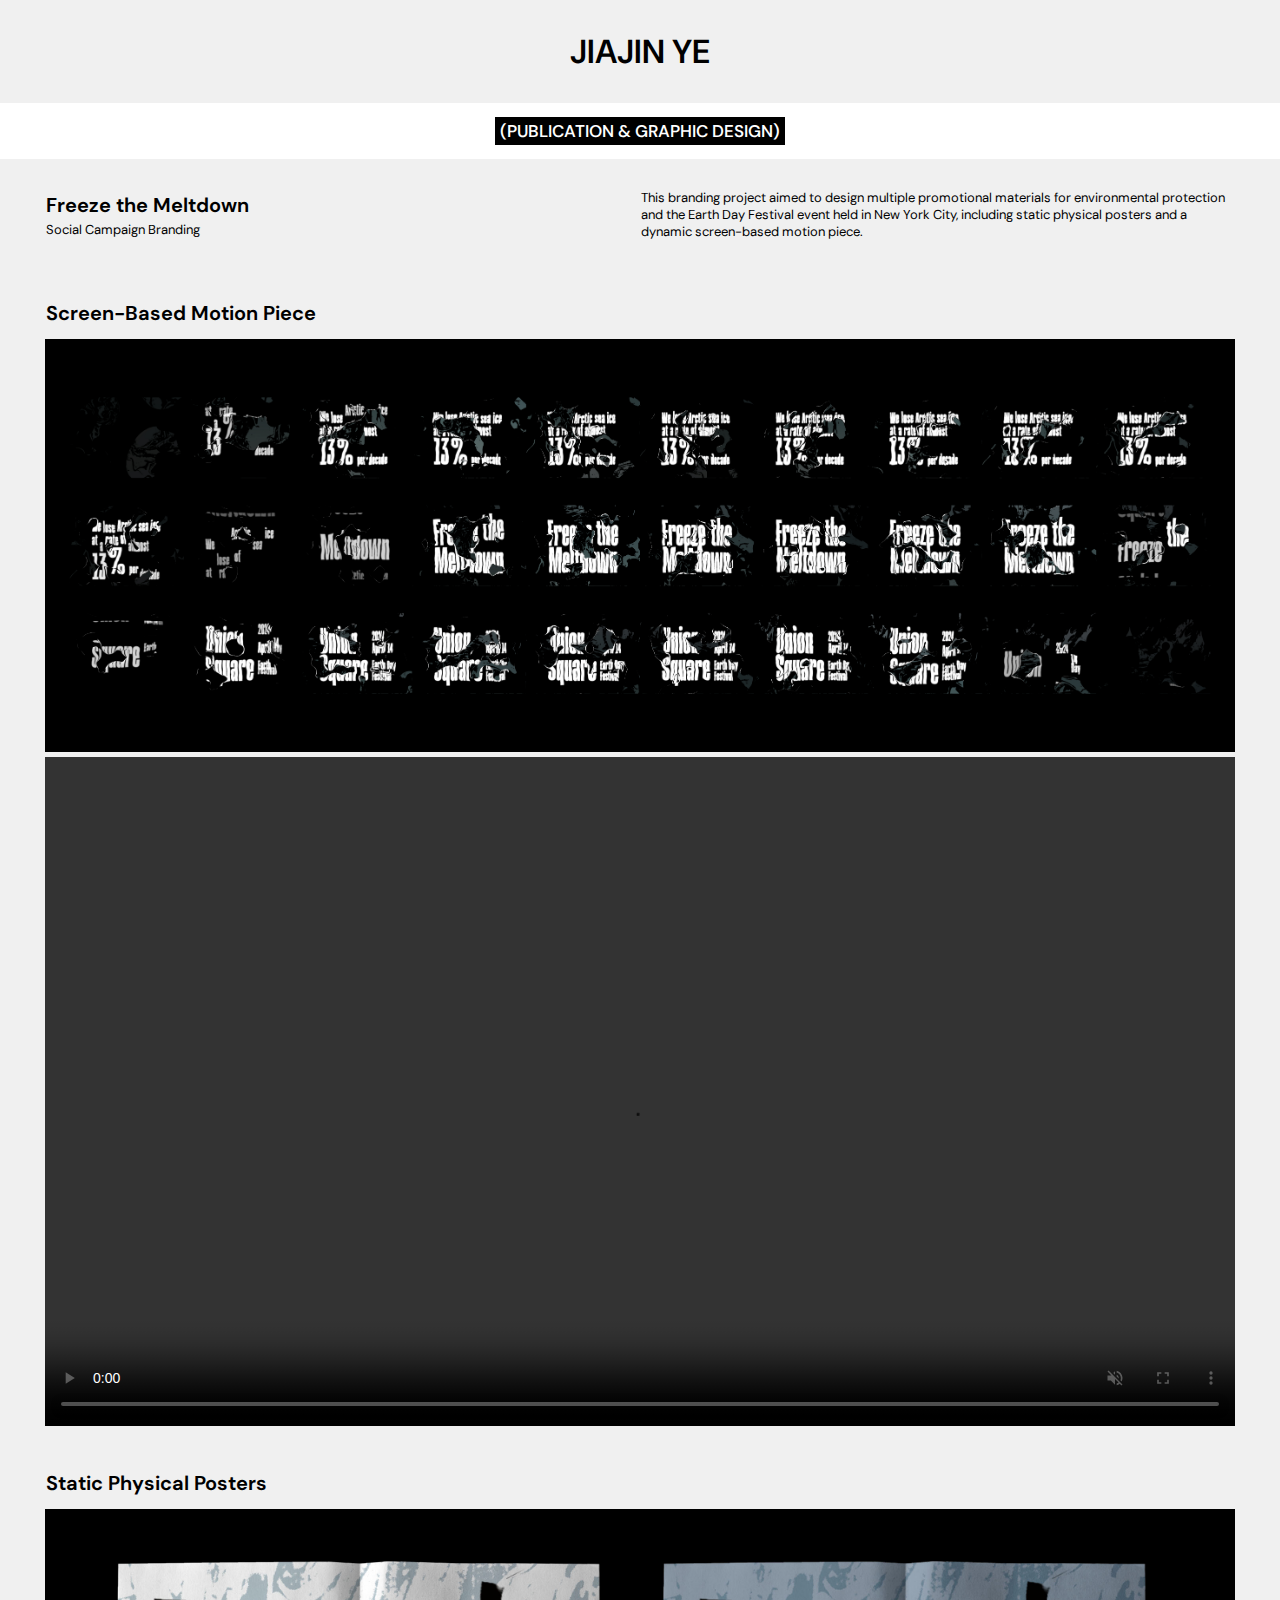
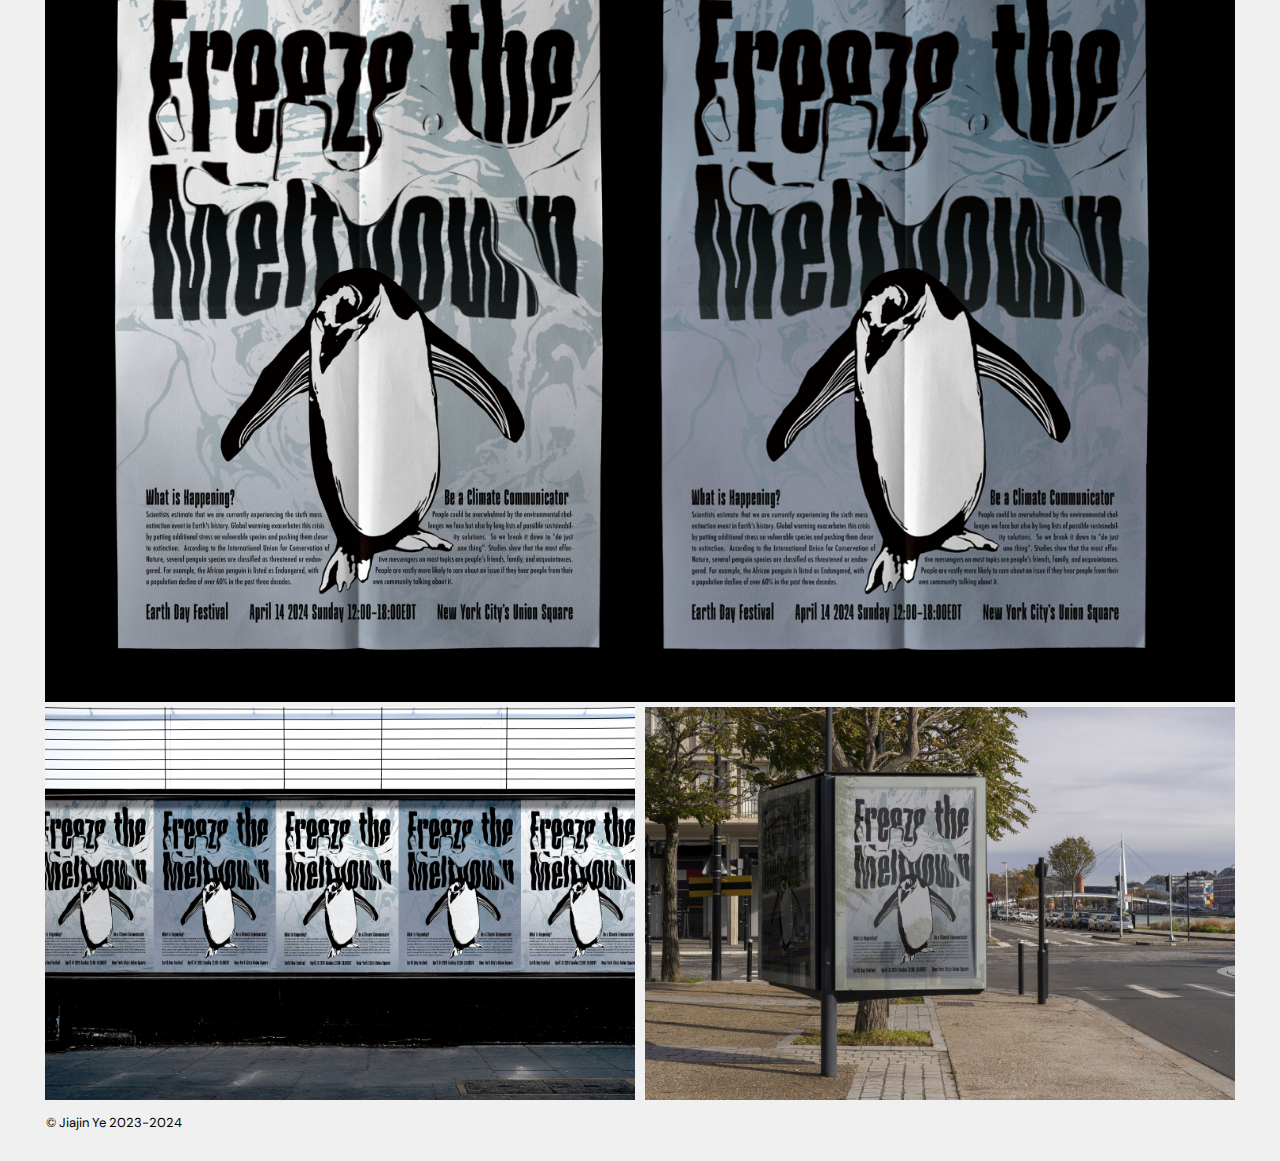
==== freeze-the-meltdown-branding/index.html @ f1f1347f "loop and autoplay" ====
<!DOCTYPE html>
<html>
    <head>
        <title>Jiajin Ye</title>
        <link rel="shortcut icon" type="image/png" href="images/favicon.png">
        <link rel="stylesheet" href="style.css">
        <link rel="stylesheet" href="reset.css">
        <link rel="preconnect" href="https://fonts.googleapis.com">
        <link rel="preconnect" href="https://fonts.gstatic.com" crossorigin>
        <link href="https://fonts.googleapis.com/css2?family=DM+Sans:ital,opsz,wght@0,9..40,100..1000;1,9..40,100..1000&display=swap" rel="stylesheet">
    </head>

<body>

    <div class="heading-container">
        <a href="https://yyyzzx.github.io/yejiajin/"><h1>Jiajin Ye</h1></a>
    </div>

    <div class="buttons">
        <!-- <input type="button" id="all" value="Home" onclick="showAll()"> -->
        <input type="button" id="graphic" value="(Publication & Graphic Design)" onclick="showGraphics()">
        <!-- <input type="button" id="print" value="(Illustration & Printmaking)" onclick="showPrintmaking()">
        <input type="button" id="web" value="(Interactive Web Design)" onclick="showWeb()"> -->
    </div>

    <div class="content">
        <div class="text-container">
            <div class="title">
                <h2>Freeze the Meltdown</h2>
                <p>Social Campaign Branding</p>
            </div>

            <div class="description">
                <p>This branding project aimed to design multiple promotional materials for environmental protection and the Earth Day Festival event held in New York City, including static physical posters and a dynamic screen-based motion piece.</p>
                <br>
                <!-- <div class="table">
                    <div class="col1">
                        <p>Printing</p>
                        <p>Size</p>
                        <p>Edition</p>
                    </div>
                    <div class="col2">
                        <p>2-color risograph: fluorescent pink/black</p>
                        <p>A3</p>
                        <p>50</p>
                    </div> -->
                </div>
            </div>
        </div>

        <div class="subtitle-container">
            <div class="sub-title">
                <h2>Screen-Based Motion Piece</h2>
            </div>
        </div>
        
        <div class="img-container-col">
            <img src="images/frames.jpg">
            <div class="vedio-container">
                <!-- <video>
                    <source src="images/motion.mp4.mp4" width="100%" type="video/mp4">
                </video> -->
                <video width="100%" loop="true" autoplay="autoplay" controls muted>
                    <source src="images/motion.mp4.mp4" type="video/mp4" />
                    <source src="images/motion.mp4.mp4" type="video/ogg" />
                    <source src="images/motion.mp4.mp4" type="video/webm" />
                </video>
                <!-- <iframe width="100%"src="https://www.youtube.com/embed/WFOmUeATFVU?si=s2JGKEO74XUfsA-n&amp;controls=0" title="YouTube video player" frameborder="0" allow="accelerometer; autoplay; clipboard-write; encrypted-media; gyroscope; picture-in-picture; web-share" referrerpolicy="strict-origin-when-cross-origin" allowfullscreen></iframe> -->
            </div>
        </div>

        <div class="subtitle-container">
            <div class="sub-title">
                <h2>Static Physical Posters</h2>
            </div>
        </div>

        <div class="img-container-col">
            <img src="images/posters.jpg">
            <div class="img-container">
                <div class="left">
                    <img src="images/mockup_1.jpg">
                </div>
                <div class="right">
                    <img src="images/mockup_2.jpg">
                </div>                
            </div>
        </div>
    </div>

    <footer>
        <p>© Jiajin Ye 2023-2024</p>
    </footer>

</body>
</html>
---- freeze-the-meltdown-branding/style.css ----
body {
    background-color: rgb(240, 240, 240);
}

html {
    font-size: 100%;
}

.heading-container {
    margin: 30px 20px 30px 20px;
    /* padding: 30px 0;
    position: sticky; */
    /* top: 0px; */
    /* background-color: rgb(240, 240, 240); */
}

h1 {
    font-family: "DM Sans", sans-serif;
    font-size: clamp(25pt, 2.2vw, 45pt);
    word-spacing: 0px;
    font-weight: 600;
    text-transform: uppercase;
    text-align: center;
}

.homepage {
    background-color: white;
    border: 2px black dotted;
    padding: 13px;
}

.text-container {
    margin: 0 45px;
    width: calc(100vw - 90px);
    display: flex;
    flex-direction: row;
    margin-bottom: 30px;
}

.vedio-container {
    display: flex;
    height: calc((100vw - 90px) * (315 / 560));
}

.subtitle-container {
    margin: 0 45px;
    width: calc(100vw - 90px);
    /* display: flex;
    flex-direction: row;
    margin-bottom: 30px; */
}

.img-container {
    width: calc(100vw - 90px);
    /* margin: 0 45px 10px 45px; */
    display: flex;
    flex-direction: row;
    justify-content: space-between;
    gap: 5px;
}

.img-container-col {
    width: calc(100vw - 90px);
    margin: 0 45px 10px 45px;
    display: flex;
    justify-content: space-between;
    gap: 5px;
    flex-direction: column;
    /* gap: 5px 0; */
    margin-bottom: 10px;
}

.left, .right {
    width: calc(50vw - 50px);
}

.img-container img, .img-container-col img {
    width: 100%;
}

.title, .description {
    width: calc(50vw - 15px);
}

.title p, .description p, footer p {
    font-family: "DM sans", sans-serif;
    text-align: left;
    font-size: 13px;
    color: black;
    padding: 0 1px;
}

.sub-title {
    text-align: left;
    margin: 40px 0 10px 0;
}

.description {
    font-family: "DM sans", sans-serif;
    text-align: left;
    font-size: 13px;
    color: black;
}

h2 {
    font-family: "DM sans", sans-serif;
    font-optical-sizing: normal;
    font-weight: 650;
    padding: 2px 1px;
    font-size: 20px;
    line-height: 24px;
    margin: 2px 0;
    display: inline-block;
    text-align: left;
}

.buttons {
    display: flex;
    align-items: center;
    justify-content: center;
    background-color: white;
    padding: 10px 0;
    margin-bottom: 30px;
    /* position: sticky;
    top: calc(60px + 2vw); */
}

input[type=button] {
    font-family: "DM sans", sans-serif;
    font-optical-sizing: normal;
    font-weight: 560;
    padding: 2px 1px;
    font-size: 17px;
    background-color: black;
    text-transform: uppercase;
    text-align: center;
    color: white;
    padding: 3px 5px;
    margin: 4px 2px;
    /* border-radius: 30px;
    border: 2px black solid; */
    transition: 0.5s;
}

footer {
    display: flex;
    justify-content: start;
    margin: 0 0 30px 45px;
}

.table {
    display: grid;
    grid-template-columns: 1fr 2fr;
}

/* .col1 {
    width: calc((50vw - 15px) / 4);
} */


@media screen and (max-width: 1030px) {
    .heading-container {
        margin: 0 0px 60px 0px;
        padding: 30px 20px 30px 20px;
        border-bottom: 2px black solid;
        position: sticky;
        top: 0px;
        background-color: rgb(240, 240, 240);
        width: 100vw;
    }
    h1 {
        font-size: 7vw;
        text-align: left;
        margin-left: calc(6.5vw - 15px);
        font-weight: 700;
    }
    h2 {
        font-family: "DM sans", sans-serif;
        font-optical-sizing: normal;
        font-weight: 800;
        padding: 2px 1px;
        font-size: 4.2vw;
        line-height: 40px;
        margin: 2px 0;
    }
    .buttons {
        display: none;
    }
    input[type=button] {
        padding: 2px 1px;
        font-size: 27px;
        padding: 3px 5px;
        margin: 8px 2px;
    }
    footer {
        /* margin: 10px 0 40px calc(6.5vw - 15px); */
        margin: 30px calc(6.5vw + 5px);
    }
    .text-container, .subtitle-container {
        flex-direction: column;
        margin: 0 calc(6.5vw + 5px);
        width: auto;
    }
    .title {
        width: auto;
        margin-bottom: 100px;
    }
    .sub-title {
        width: auto;
        margin: 60px 0 20px 0;

    }
    .description {
        width: auto;
        margin-bottom: 21px;
    }
    .table {
        margin-top: 10px;
    }
    .img-container, .img-container-col {
        flex-direction: column;
        margin: 0 calc(6.5vw + 5px);
        width: auto;
        gap: 5px 0;
    }
    .img-container {
        margin: 0;
    }
    .left, .right {
        width: auto;
    }
    .left {
        margin-top: 10px;
    }
    .title p, .description p, .col1 p, .col2 p, footer p, p {
        font-family: "DM Sans", sans-serif;
        text-align: left;
        font-size: 25px;
        color: black;
        padding: 0 1px;
        -webkit-text-size-adjust: none;
    }
}
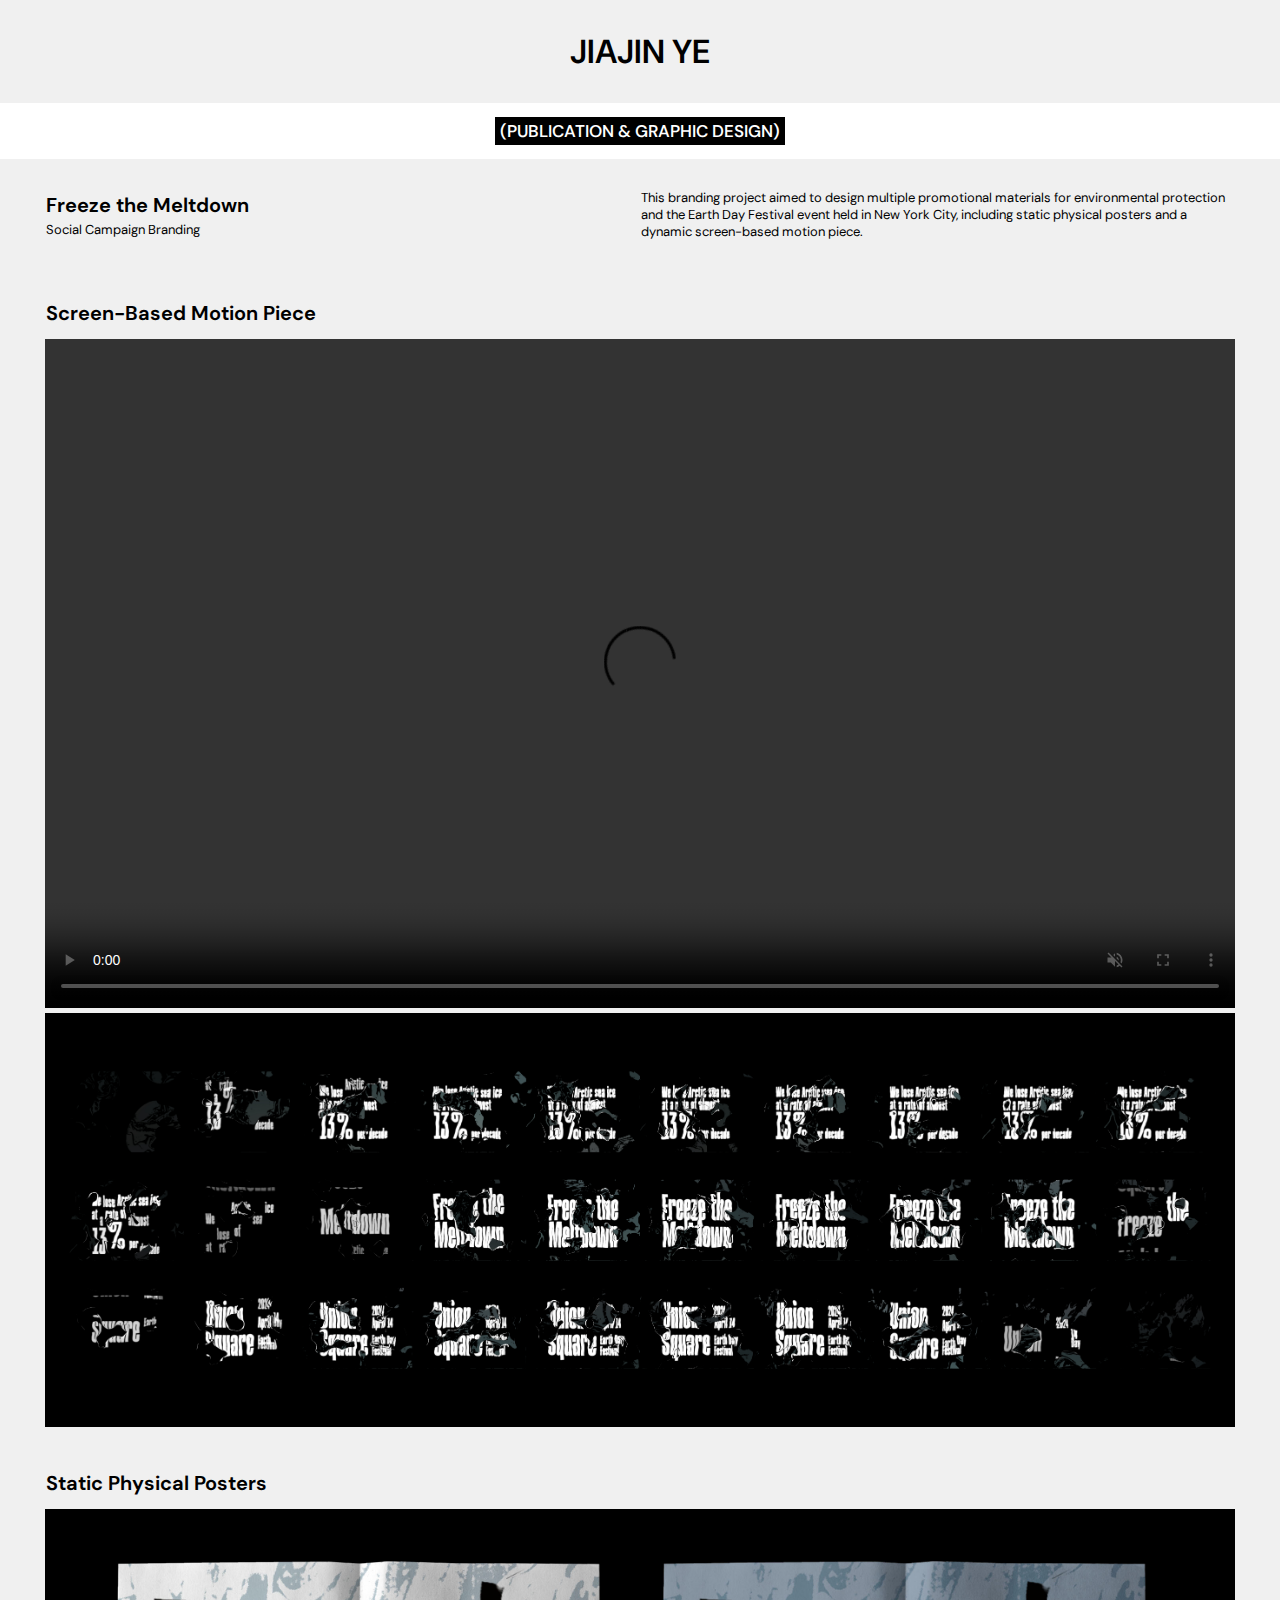
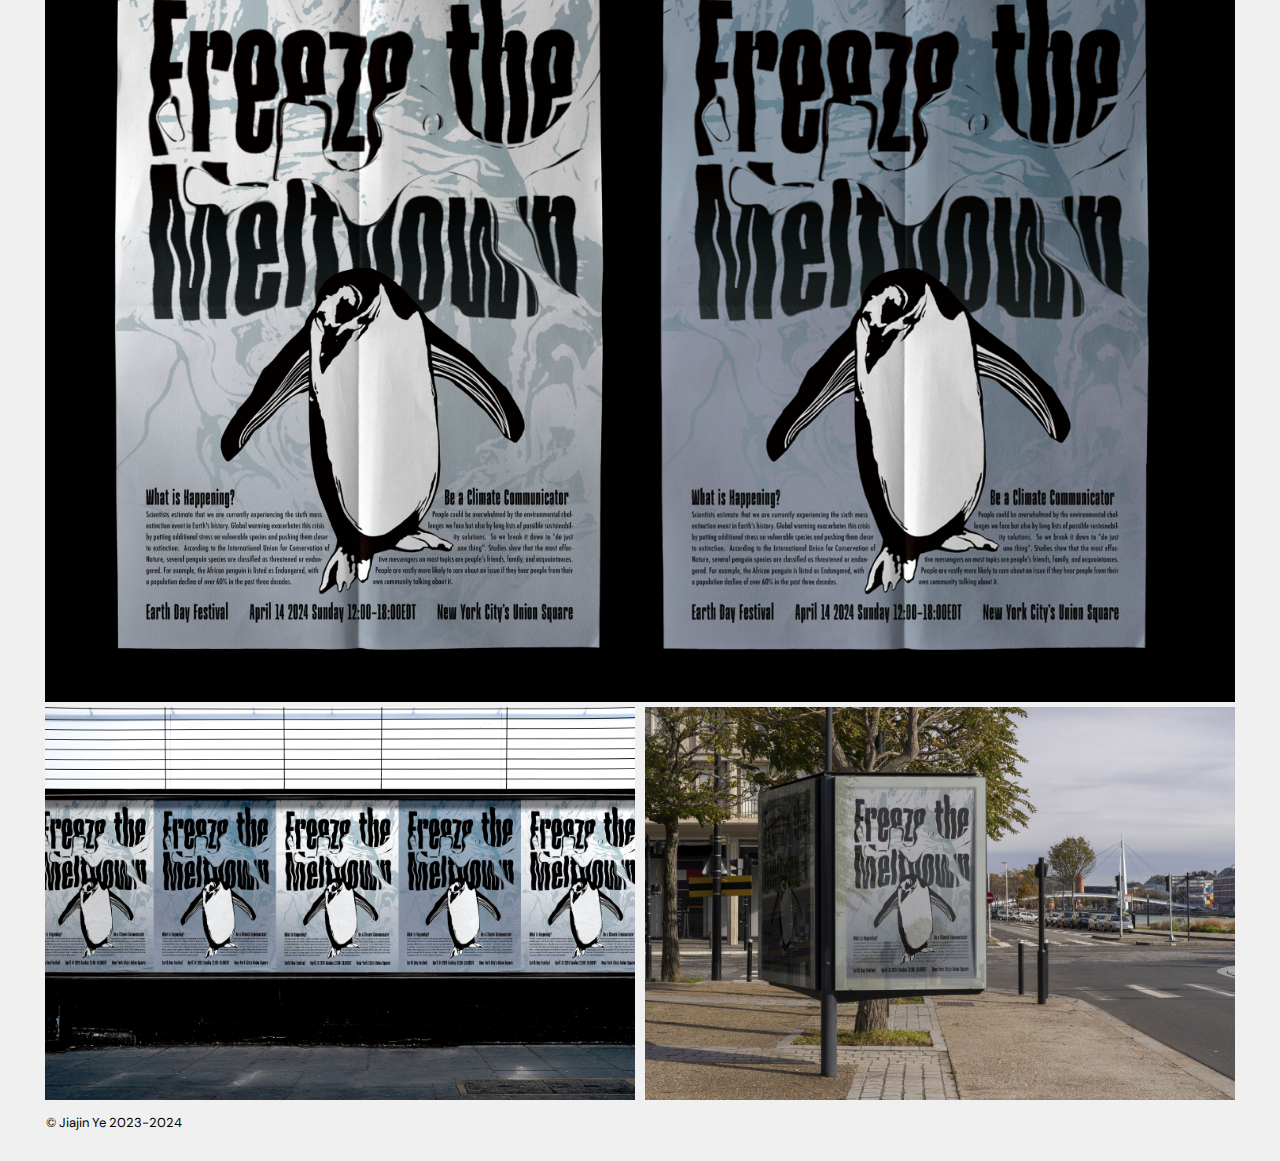
==== commit eabb3775: "Update index.html" ====
--- a/freeze-the-meltdown-branding/index.html
+++ b/freeze-the-meltdown-branding/index.html
@@ -55,18 +55,14 @@
         </div>
         
         <div class="img-container-col">
-            <img src="images/frames.jpg">
             <div class="vedio-container">
-                <!-- <video>
-                    <source src="images/motion.mp4.mp4" width="100%" type="video/mp4">
-                </video> -->
-                <video width="100%" loop="true" autoplay="autoplay" controls muted>
+                <video width="100%" loop="true" autoplay="autoplay" controls="true" muted playsinline>
                     <source src="images/motion.mp4.mp4" type="video/mp4" />
                     <source src="images/motion.mp4.mp4" type="video/ogg" />
                     <source src="images/motion.mp4.mp4" type="video/webm" />
                 </video>
-                <!-- <iframe width="100%"src="https://www.youtube.com/embed/WFOmUeATFVU?si=s2JGKEO74XUfsA-n&amp;controls=0" title="YouTube video player" frameborder="0" allow="accelerometer; autoplay; clipboard-write; encrypted-media; gyroscope; picture-in-picture; web-share" referrerpolicy="strict-origin-when-cross-origin" allowfullscreen></iframe> -->
             </div>
+            <img src="images/frames.jpg">
         </div>
 
         <div class="subtitle-container">
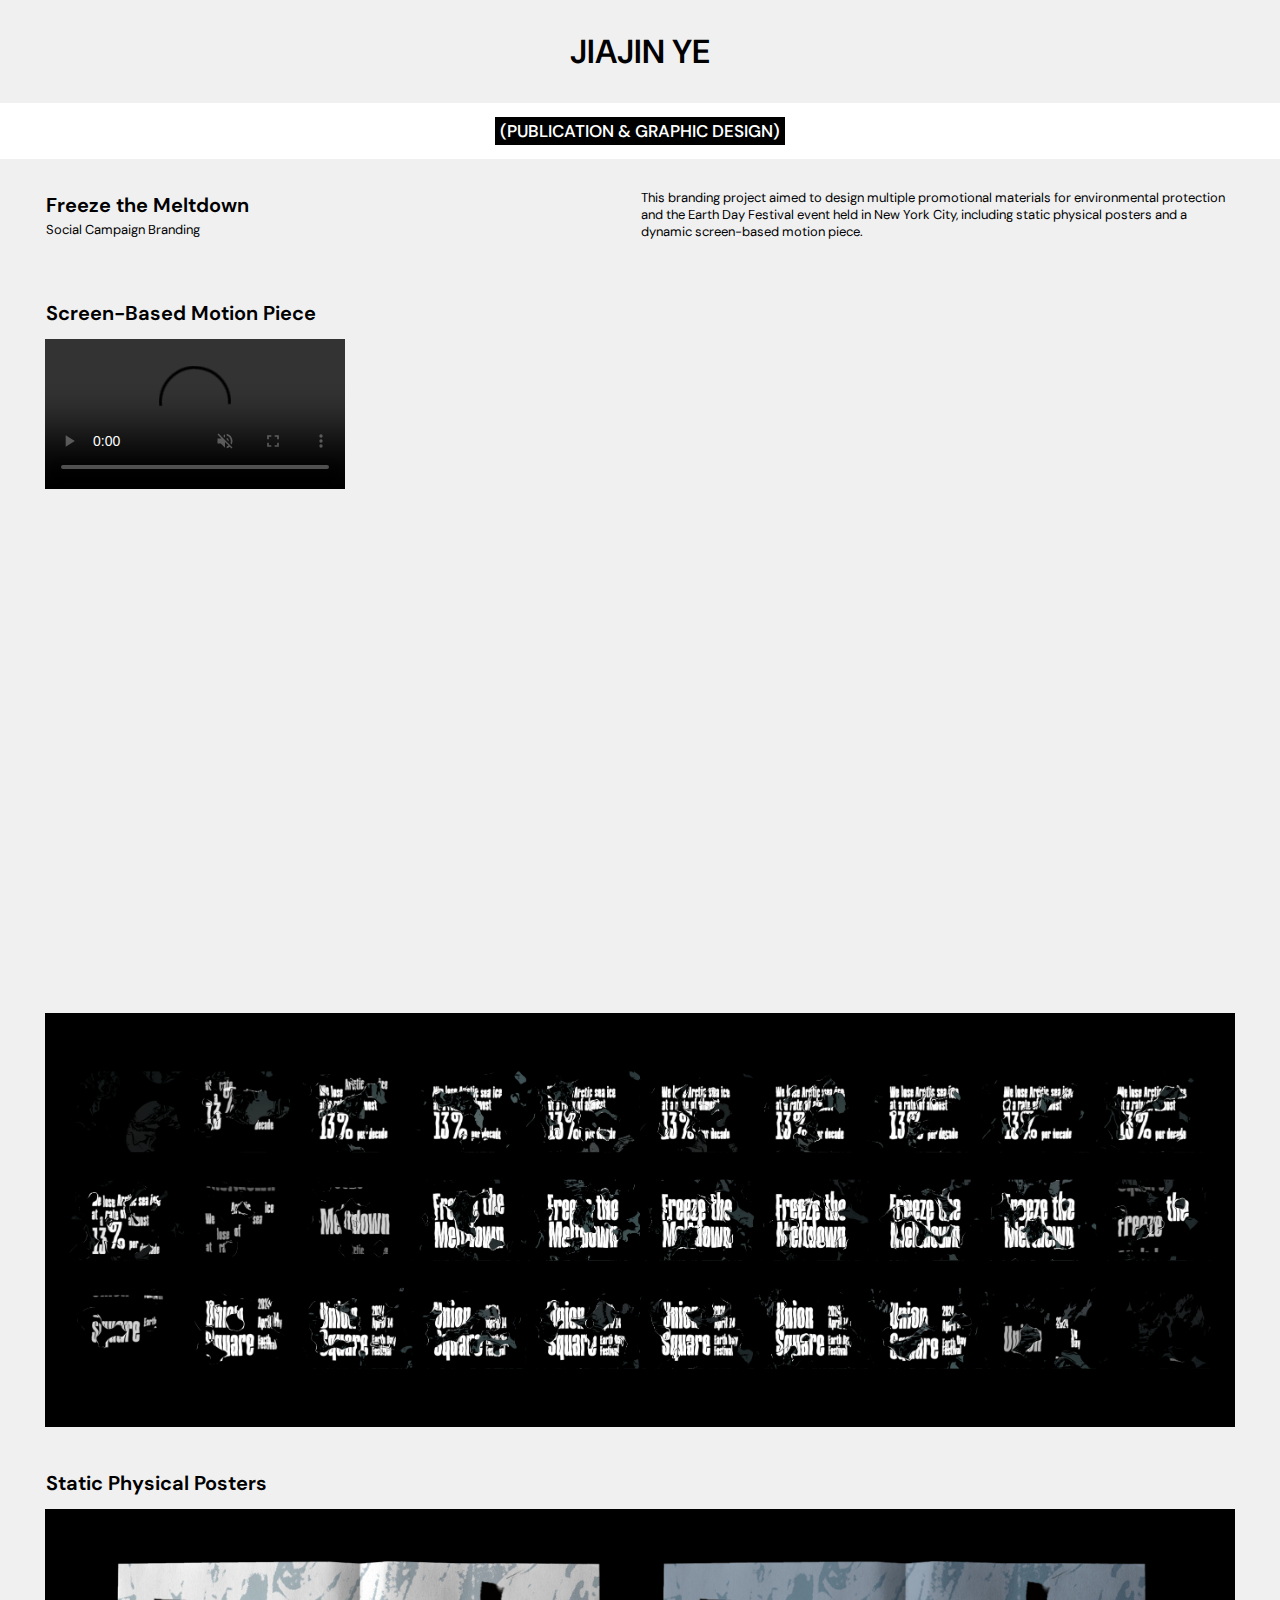
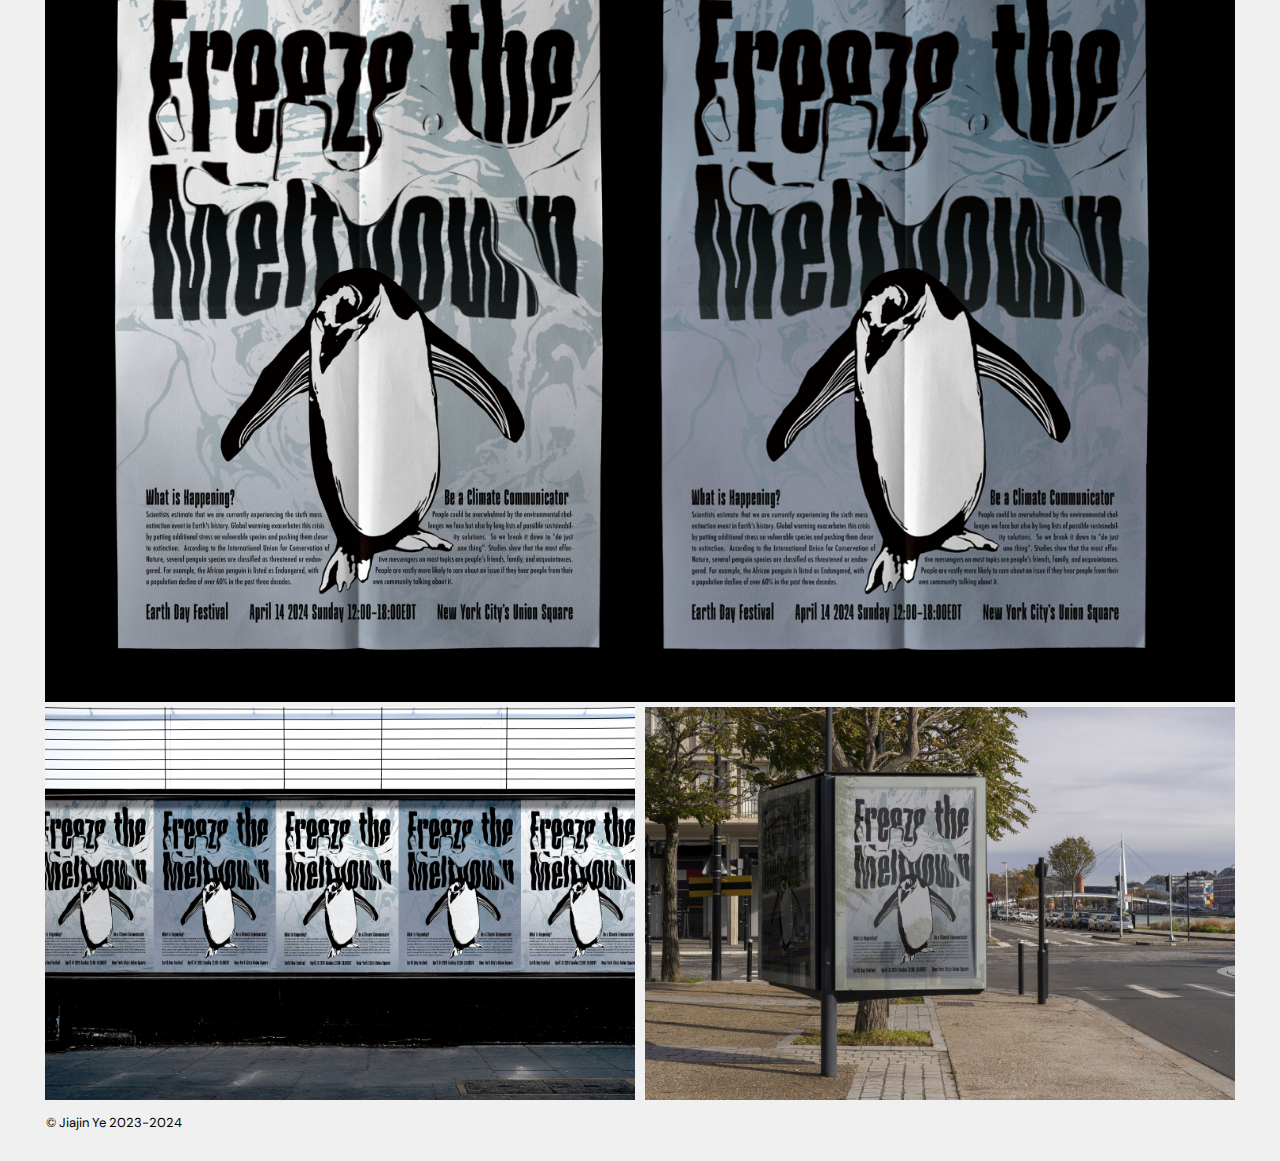
==== commit a4e4d03d: "Update index.html" ====
--- a/freeze-the-meltdown-branding/index.html
+++ b/freeze-the-meltdown-branding/index.html
@@ -56,11 +56,13 @@
         
         <div class="img-container-col">
             <div class="vedio-container">
-                <video width="100%" loop="true" autoplay="autoplay" controls="true" muted playsinline>
-                    <source src="images/motion.mp4.mp4" type="video/mp4" />
-                    <source src="images/motion.mp4.mp4" type="video/ogg" />
-                    <source src="images/motion.mp4.mp4" type="video/webm" />
-                </video>
+                <div style="position: fixed;">
+                    <video width="100%" loop="true" autoplay="autoplay" controls="true" muted playsinline>
+                        <source src="images/motion.mp4.mp4" type="video/mp4" />
+                        <source src="images/motion.mp4.mp4" type="video/ogg" />
+                        <source src="images/motion.mp4.mp4" type="video/webm" />
+                    </video>
+                </div>
             </div>
             <img src="images/frames.jpg">
         </div>
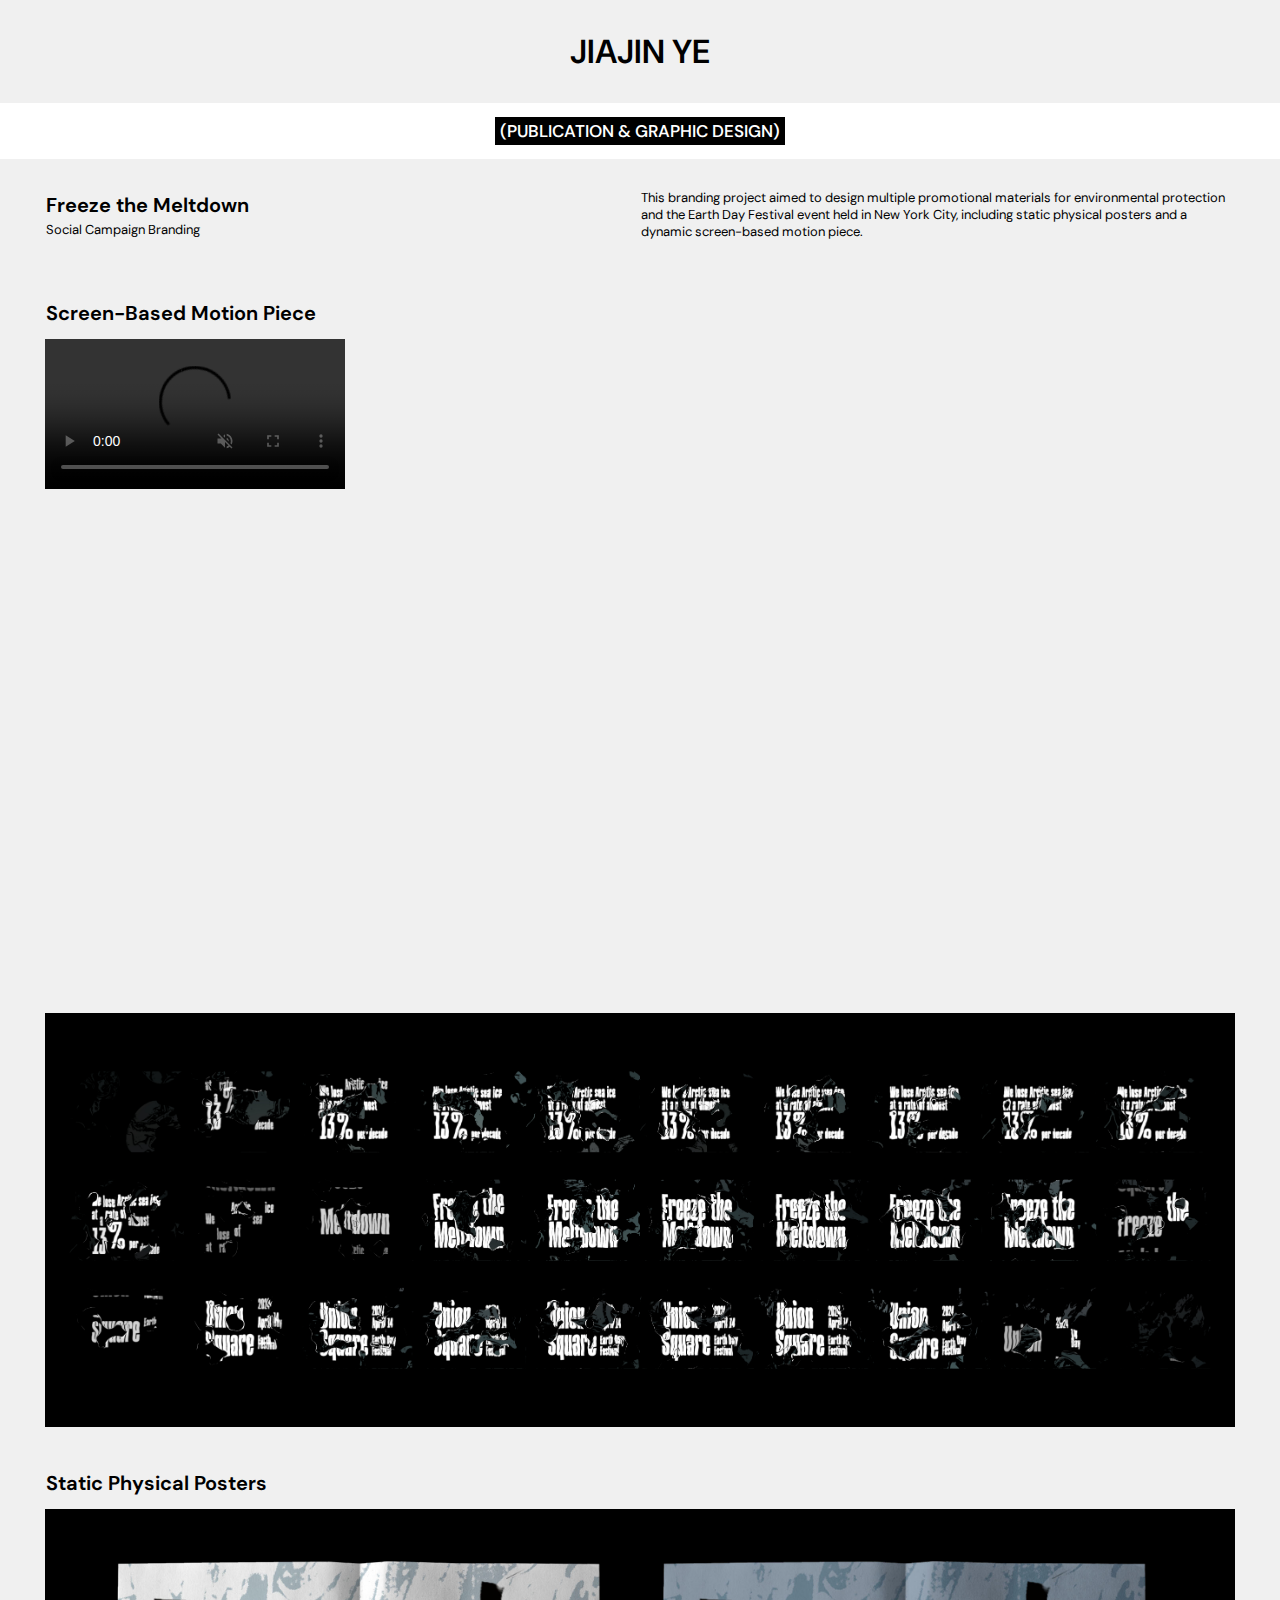
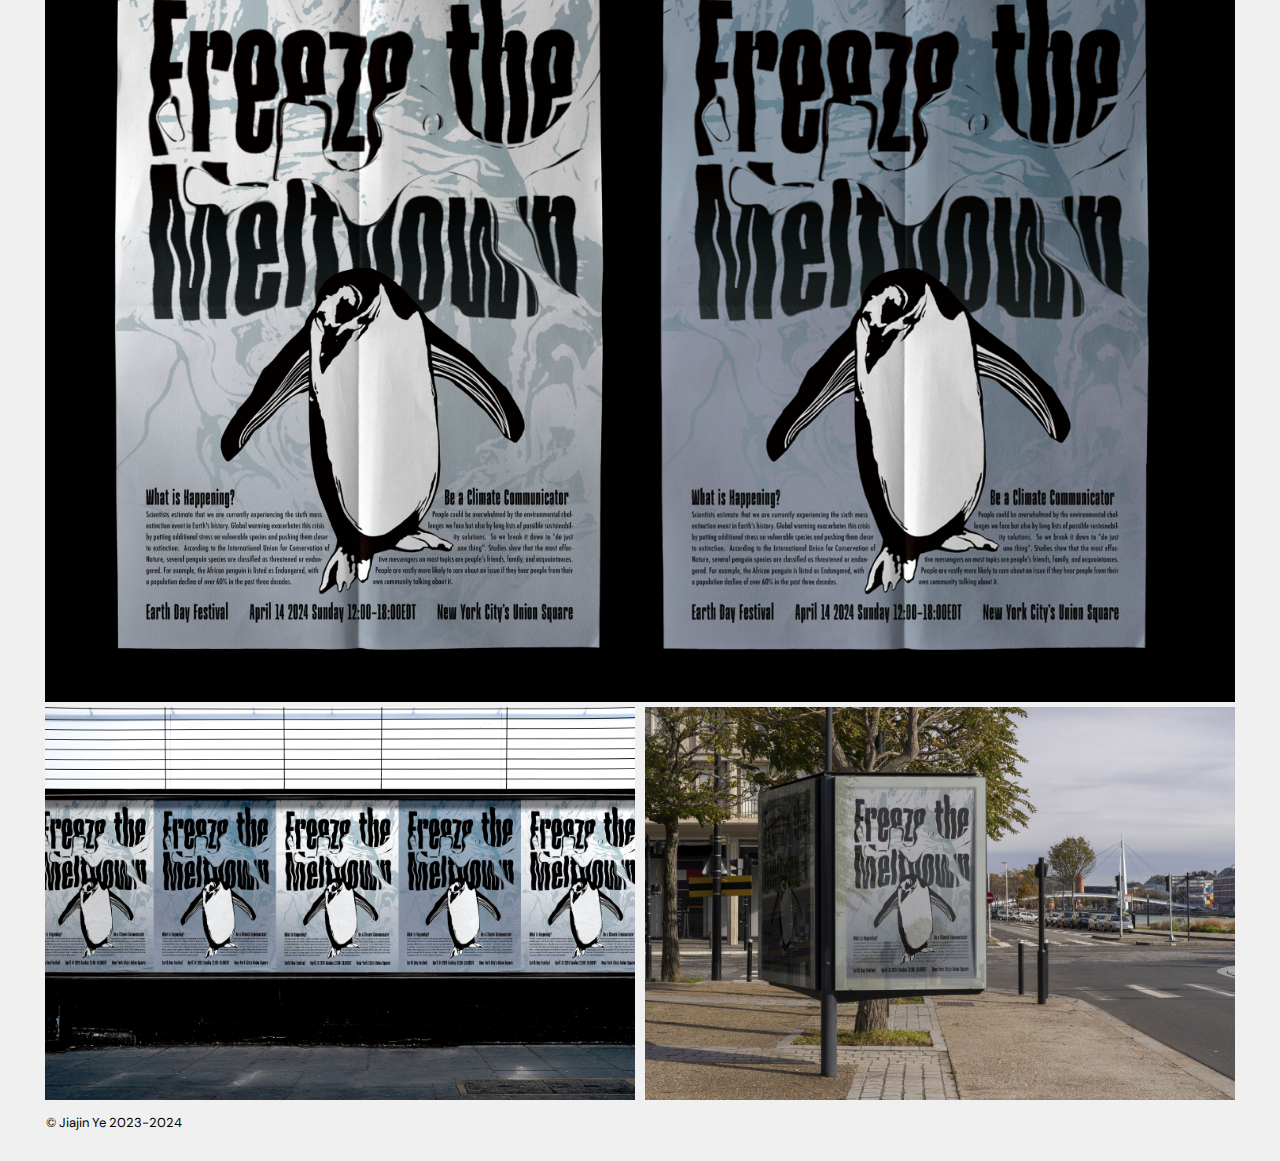
==== commit 9d91b3cb: "Update index.html" ====
--- a/freeze-the-meltdown-branding/index.html
+++ b/freeze-the-meltdown-branding/index.html
@@ -57,7 +57,7 @@
         <div class="img-container-col">
             <div class="vedio-container">
                 <div style="position: fixed;">
-                    <video width="100%" loop="true" autoplay="autoplay" controls="true" muted playsinline>
+                    <video width="100%" loop="true" autoplay="autoplay" controls="true" muted>
                         <source src="images/motion.mp4.mp4" type="video/mp4" />
                         <source src="images/motion.mp4.mp4" type="video/ogg" />
                         <source src="images/motion.mp4.mp4" type="video/webm" />
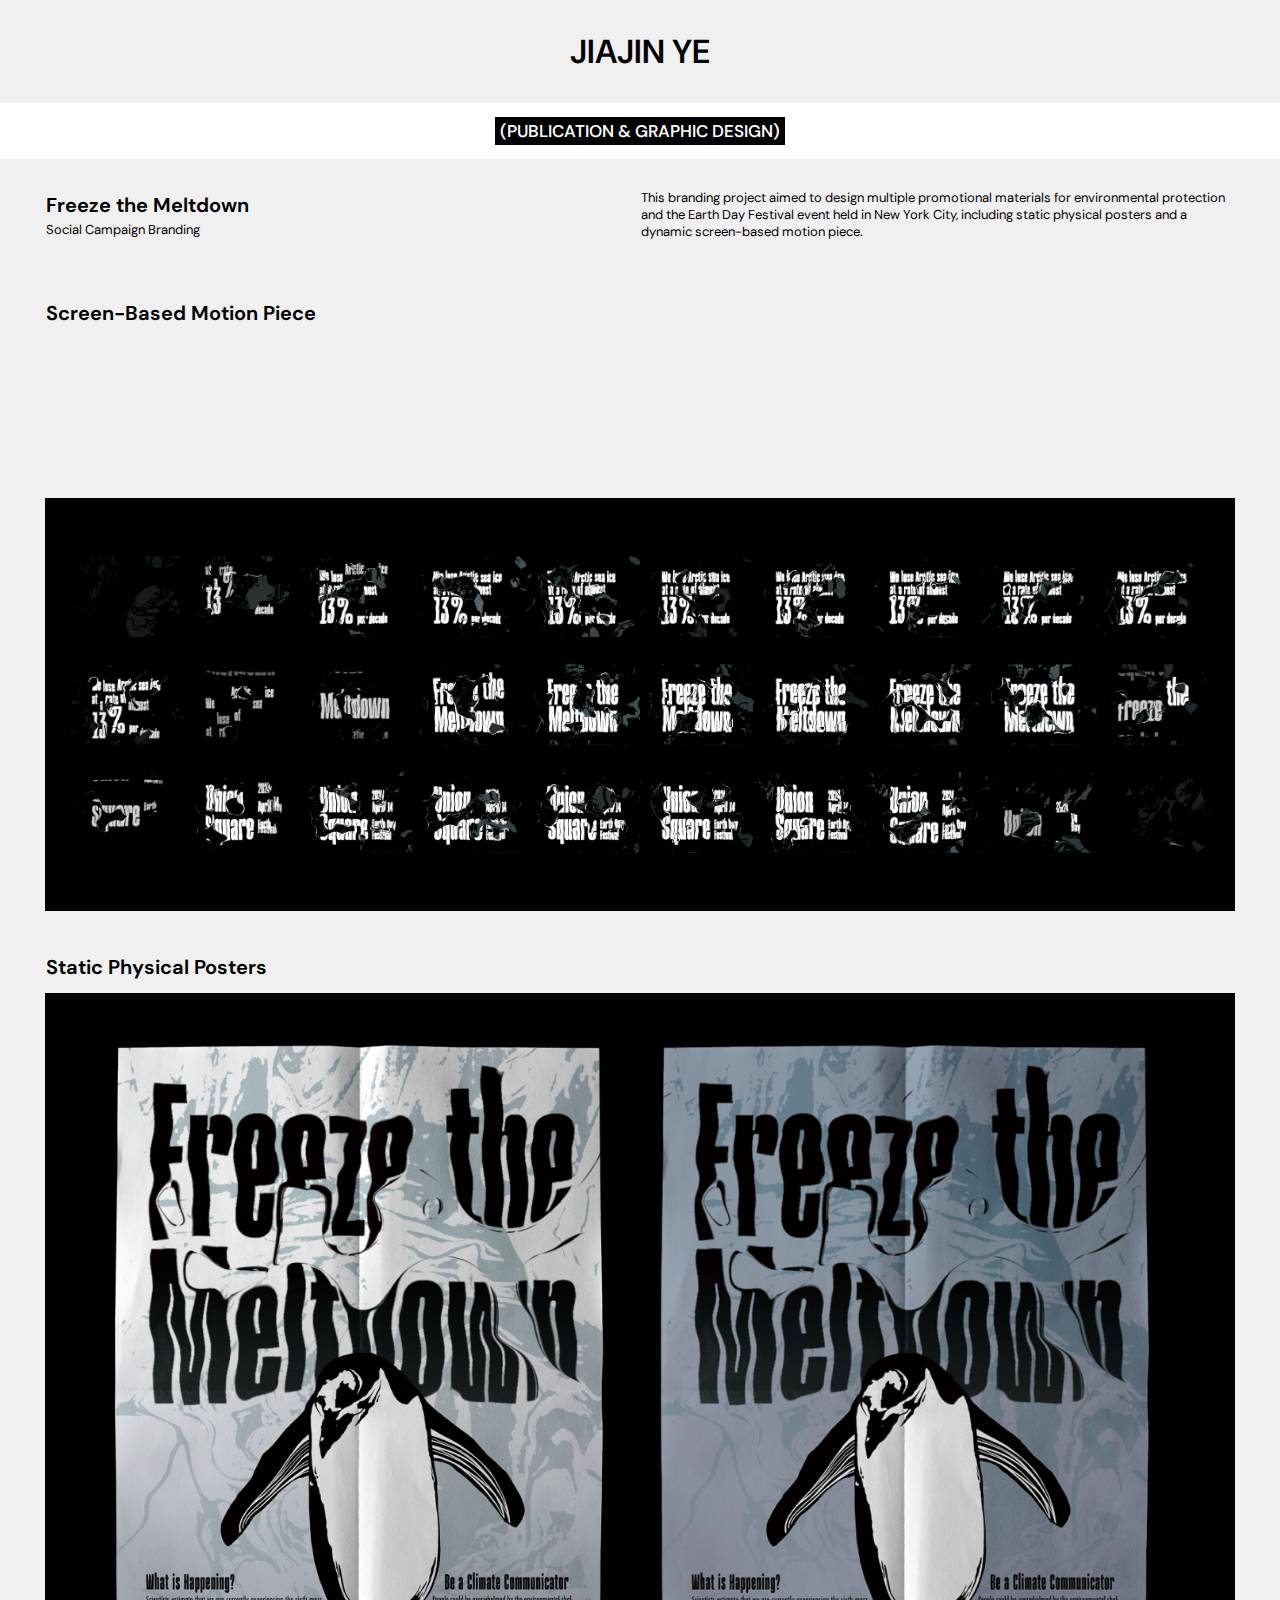
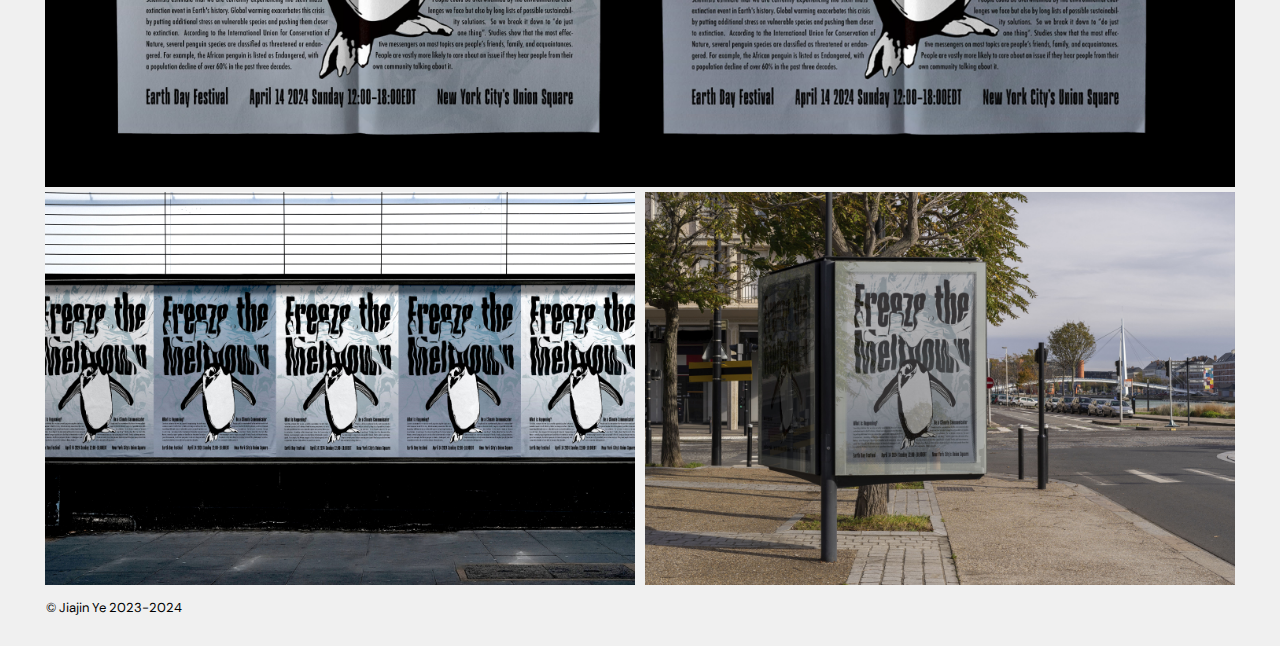
==== commit 92c9e066: "video" ====
--- a/freeze-the-meltdown-branding/index.html
+++ b/freeze-the-meltdown-branding/index.html
@@ -56,8 +56,8 @@
         
         <div class="img-container-col">
             <div class="vedio-container">
-                <div style="position: fixed;">
-                    <video width="100%" loop="true" autoplay="autoplay" controls="true" muted>
+                <div>
+                    <video width="100%" height="100%" autoplay loop muted playsinline>
                         <source src="images/motion.mp4.mp4" type="video/mp4" />
                         <source src="images/motion.mp4.mp4" type="video/ogg" />
                         <source src="images/motion.mp4.mp4" type="video/webm" />
--- a/freeze-the-meltdown-branding/style.css
+++ b/freeze-the-meltdown-branding/style.css
@@ -39,7 +39,8 @@
 
 .vedio-container {
     display: flex;
-    height: calc((100vw - 90px) * (315 / 560));
+    /* height: calc((100vw - 90px) * (315 / 560)); */
+    /* margin-bottom: 5px; */
 }
 
 .subtitle-container {
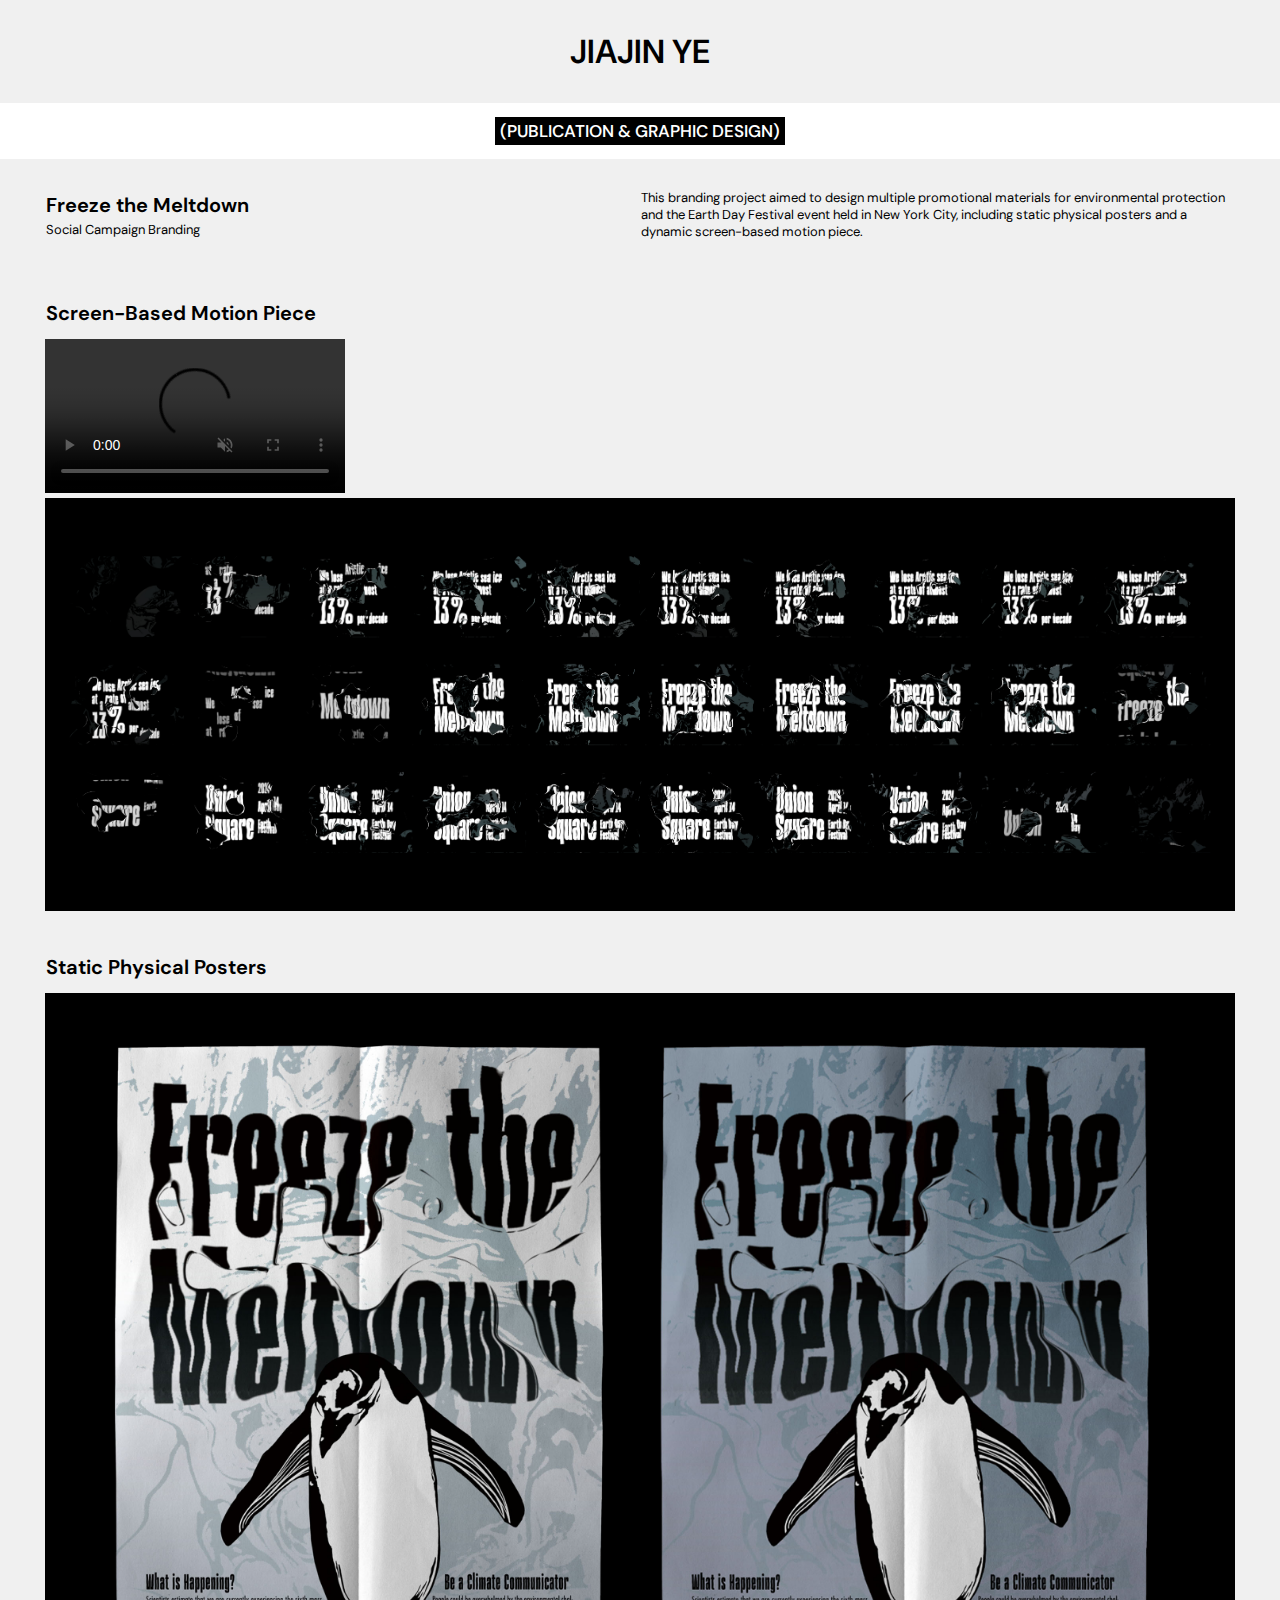
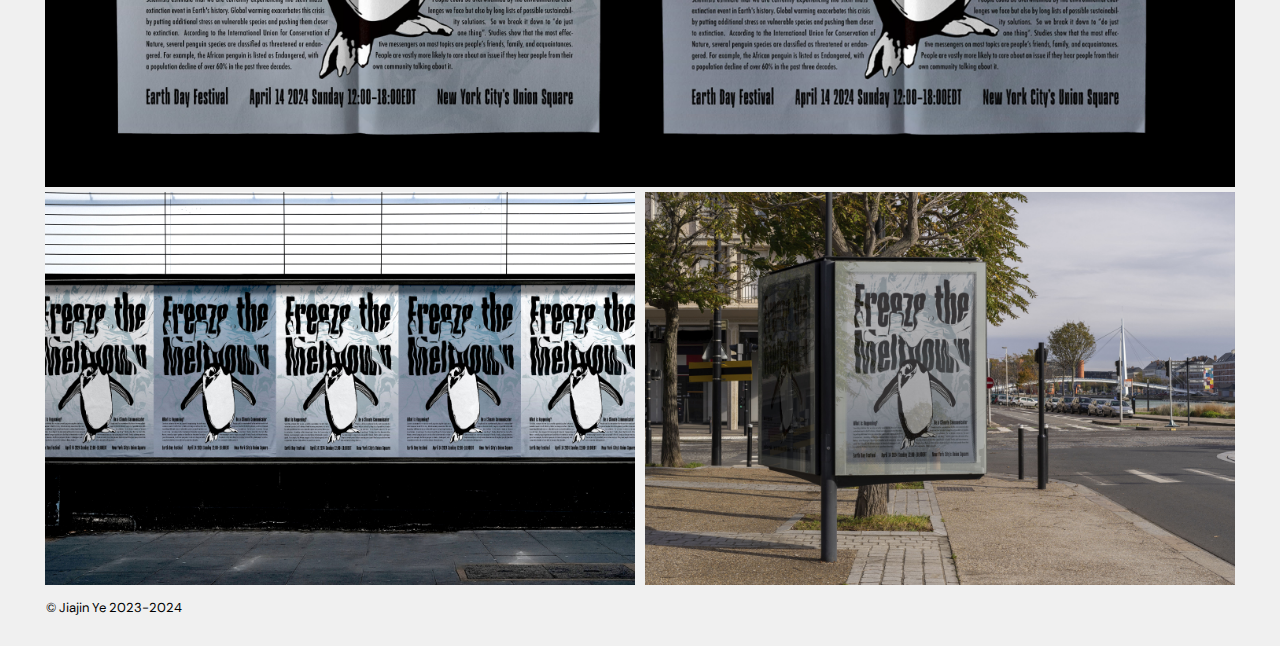
==== commit 4d97203d: "Update index.html" ====
--- a/freeze-the-meltdown-branding/index.html
+++ b/freeze-the-meltdown-branding/index.html
@@ -57,7 +57,7 @@
         <div class="img-container-col">
             <div class="vedio-container">
                 <div>
-                    <video width="100%" height="100%" autoplay loop muted playsinline>
+                    <video width="100%" height="100%" autoplay loop muted playsinline controls>
                         <source src="images/motion.mp4.mp4" type="video/mp4" />
                         <source src="images/motion.mp4.mp4" type="video/ogg" />
                         <source src="images/motion.mp4.mp4" type="video/webm" />
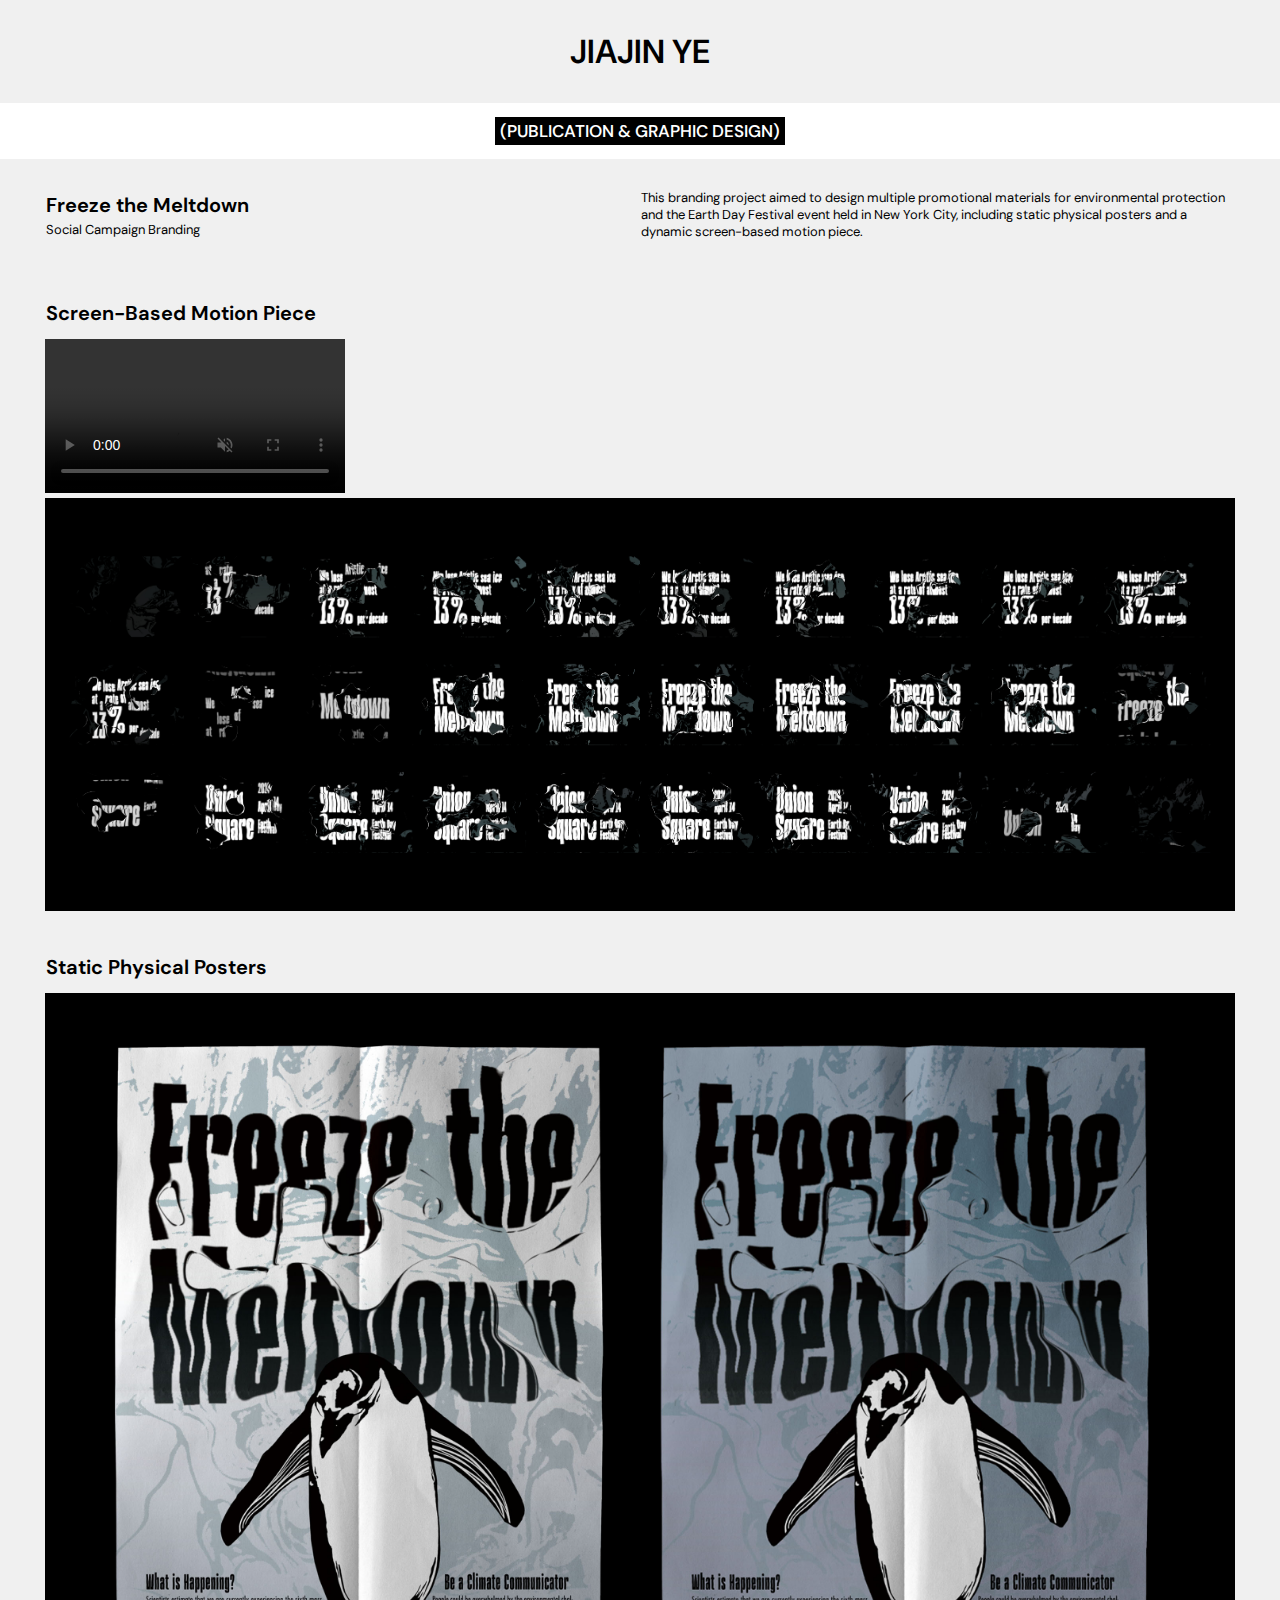
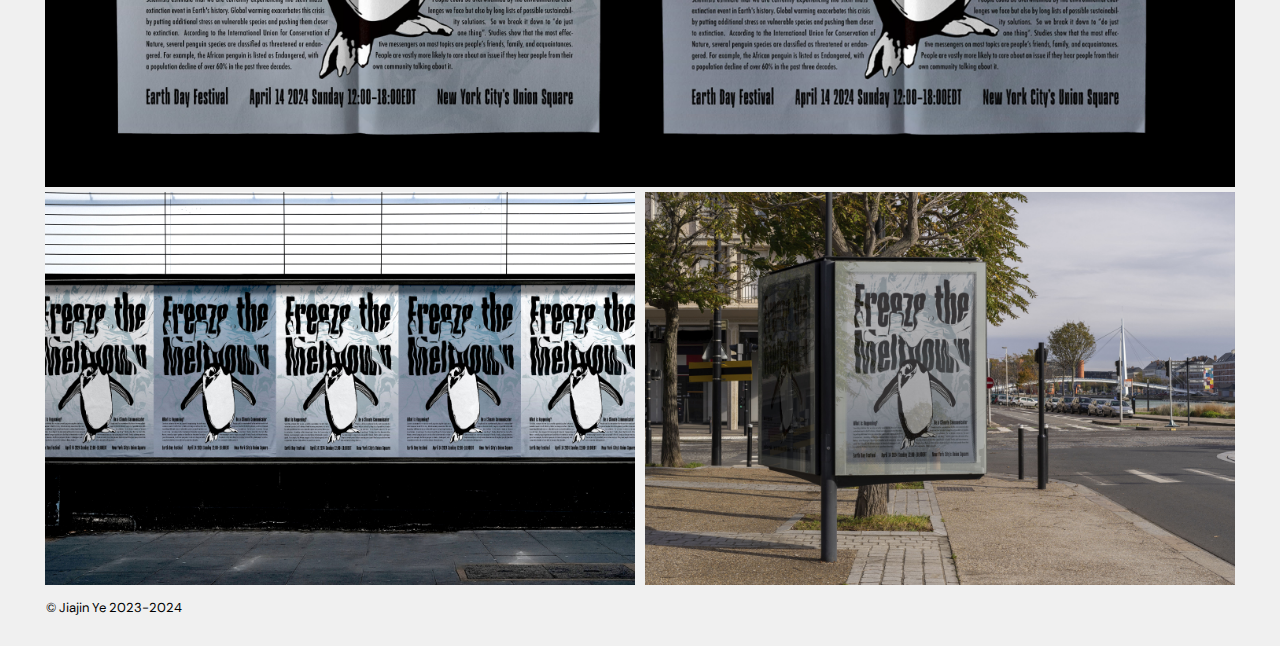
==== commit 597976ea: "css v" ====
--- a/freeze-the-meltdown-branding/index.html
+++ b/freeze-the-meltdown-branding/index.html
@@ -57,7 +57,7 @@
         <div class="img-container-col">
             <div class="vedio-container">
                 <div>
-                    <video width="100%" height="100%" autoplay loop muted playsinline controls>
+                    <video width="100%" height="100%" preload="yes" autoplay loop muted playsinline controls>
                         <source src="images/motion.mp4.mp4" type="video/mp4" />
                         <source src="images/motion.mp4.mp4" type="video/ogg" />
                         <source src="images/motion.mp4.mp4" type="video/webm" />
--- a/freeze-the-meltdown-branding/style.css
+++ b/freeze-the-meltdown-branding/style.css
@@ -41,6 +41,11 @@
     display: flex;
     /* height: calc((100vw - 90px) * (315 / 560)); */
     /* margin-bottom: 5px; */
+}
+
+video {
+    position: relative;
+    background-color: black;
 }
 
 .subtitle-container {
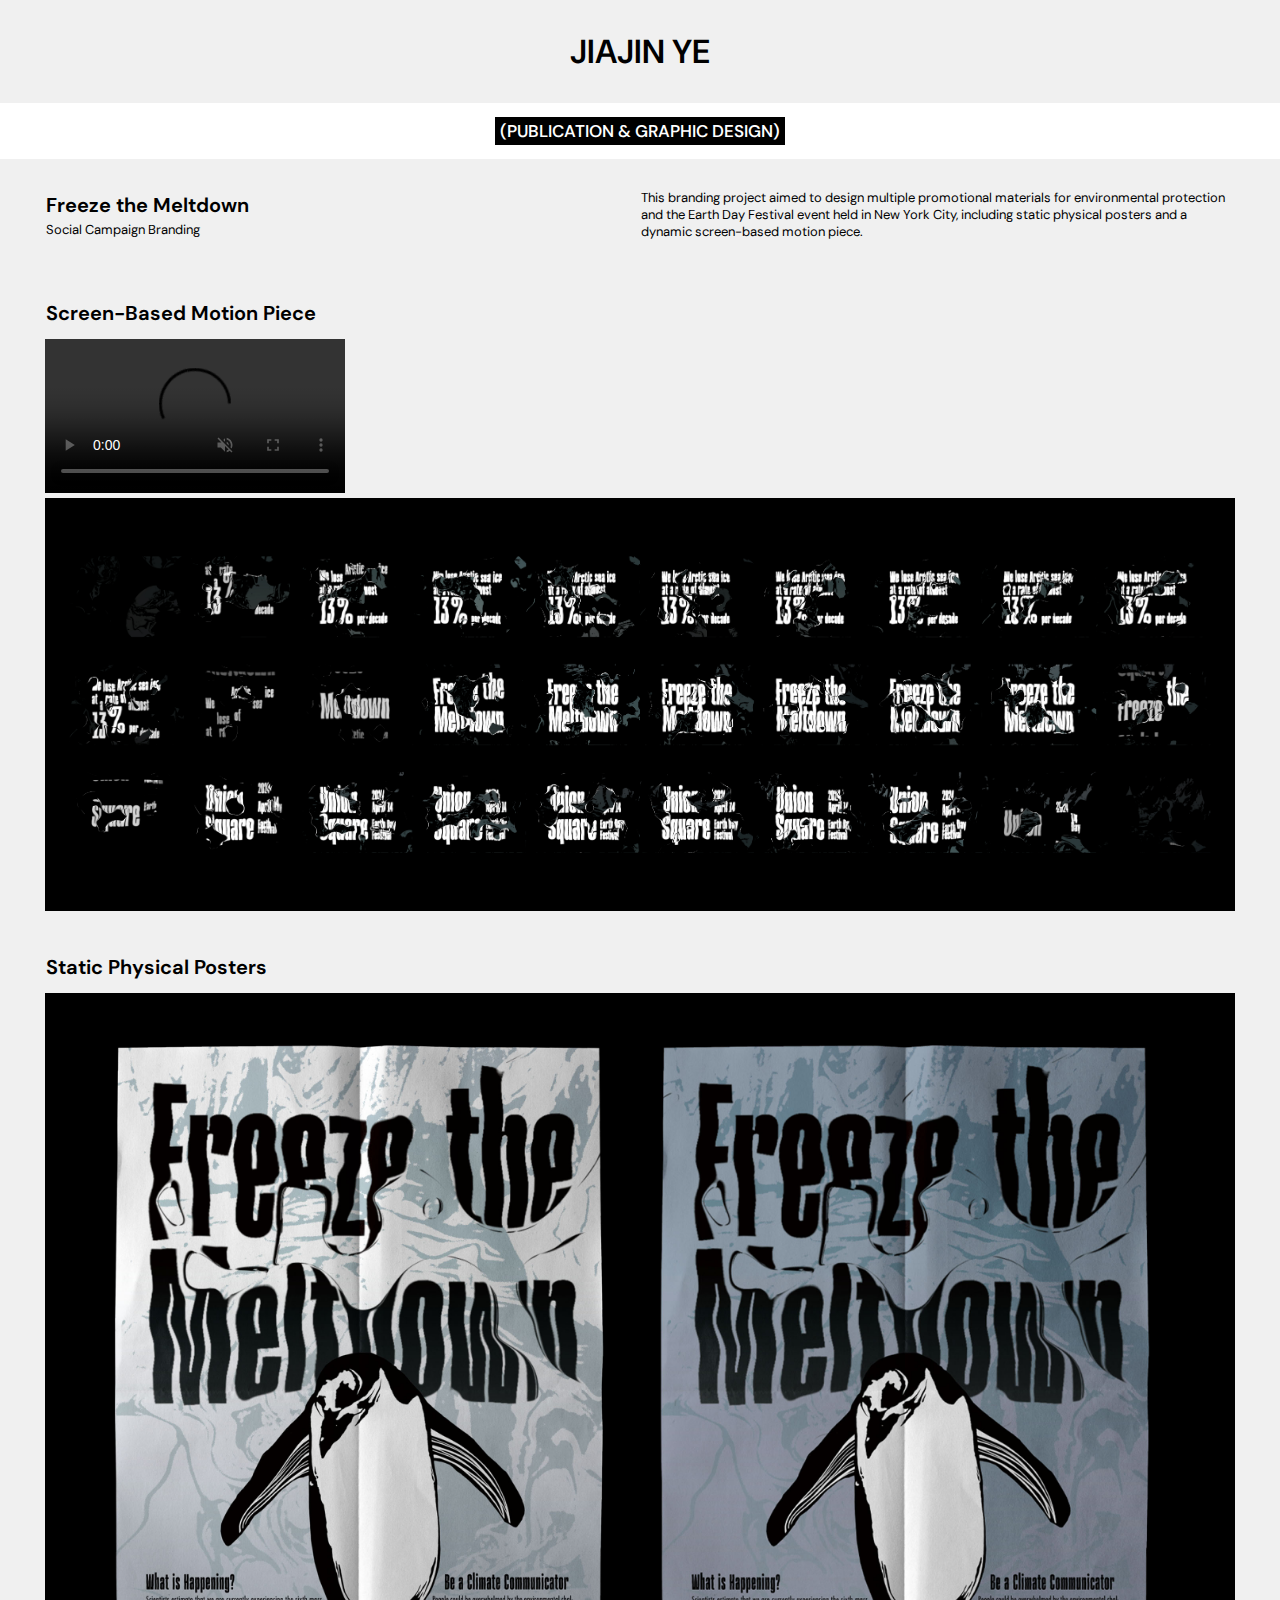
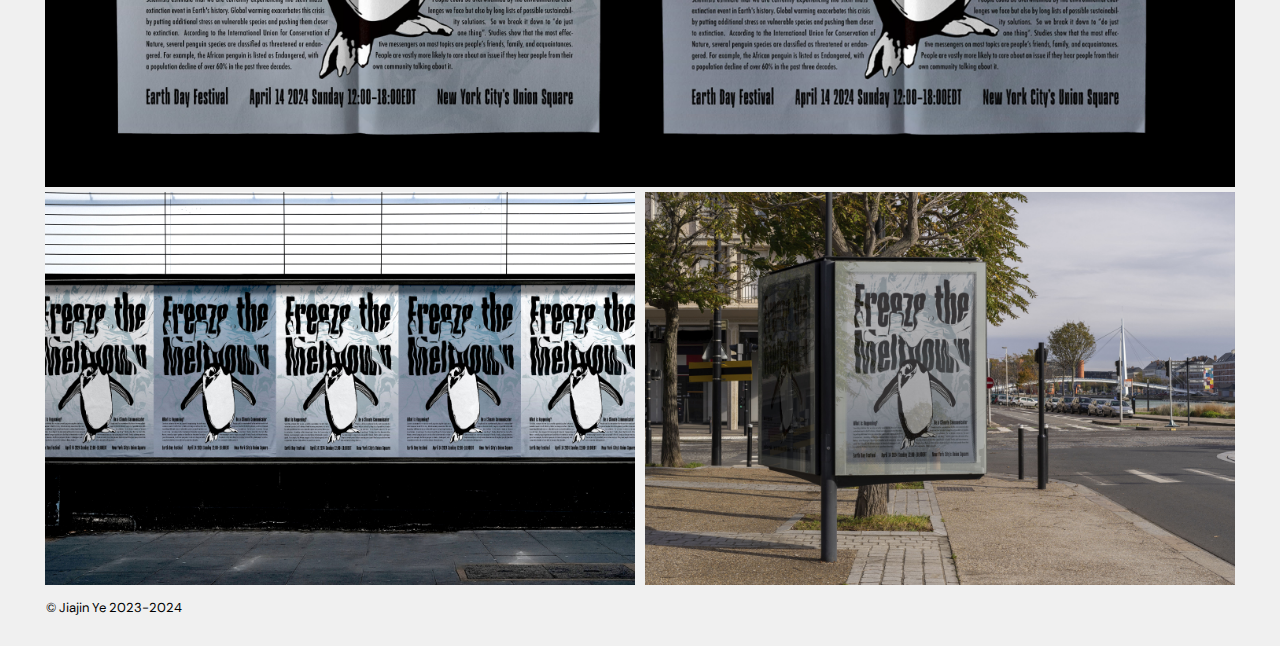
==== commit ebe34d9f: "video css" ====
--- a/freeze-the-meltdown-branding/index.html
+++ b/freeze-the-meltdown-branding/index.html
@@ -57,7 +57,7 @@
         <div class="img-container-col">
             <div class="vedio-container">
                 <div>
-                    <video width="100%" height="100%" preload="yes" autoplay loop muted playsinline controls>
+                    <video position="absolute" width="100%" height="100%" preload="yes" autoplay loop muted playsinline controls>
                         <source src="images/motion.mp4.mp4" type="video/mp4" />
                         <source src="images/motion.mp4.mp4" type="video/ogg" />
                         <source src="images/motion.mp4.mp4" type="video/webm" />
--- a/freeze-the-meltdown-branding/style.css
+++ b/freeze-the-meltdown-branding/style.css
@@ -12,6 +12,7 @@
     position: sticky; */
     /* top: 0px; */
     /* background-color: rgb(240, 240, 240); */
+    z-index: 1;
 }
 
 h1 {
@@ -39,13 +40,15 @@
 
 .vedio-container {
     display: flex;
+    width: calc(100vw - 90px);
+    z-index: 0;
     /* height: calc((100vw - 90px) * (315 / 560)); */
     /* margin-bottom: 5px; */
 }
 
 video {
-    position: relative;
-    background-color: black;
+    position:unset;
+
 }
 
 .subtitle-container {
@@ -72,7 +75,6 @@
     justify-content: space-between;
     gap: 5px;
     flex-direction: column;
-    /* gap: 5px 0; */
     margin-bottom: 10px;
 }
 
@@ -229,6 +231,9 @@
         width: auto;
         gap: 5px 0;
     }
+    .vedio-container {
+        width: calc(100vw - (13vw + 10px));
+    }
     .img-container {
         margin: 0;
     }
